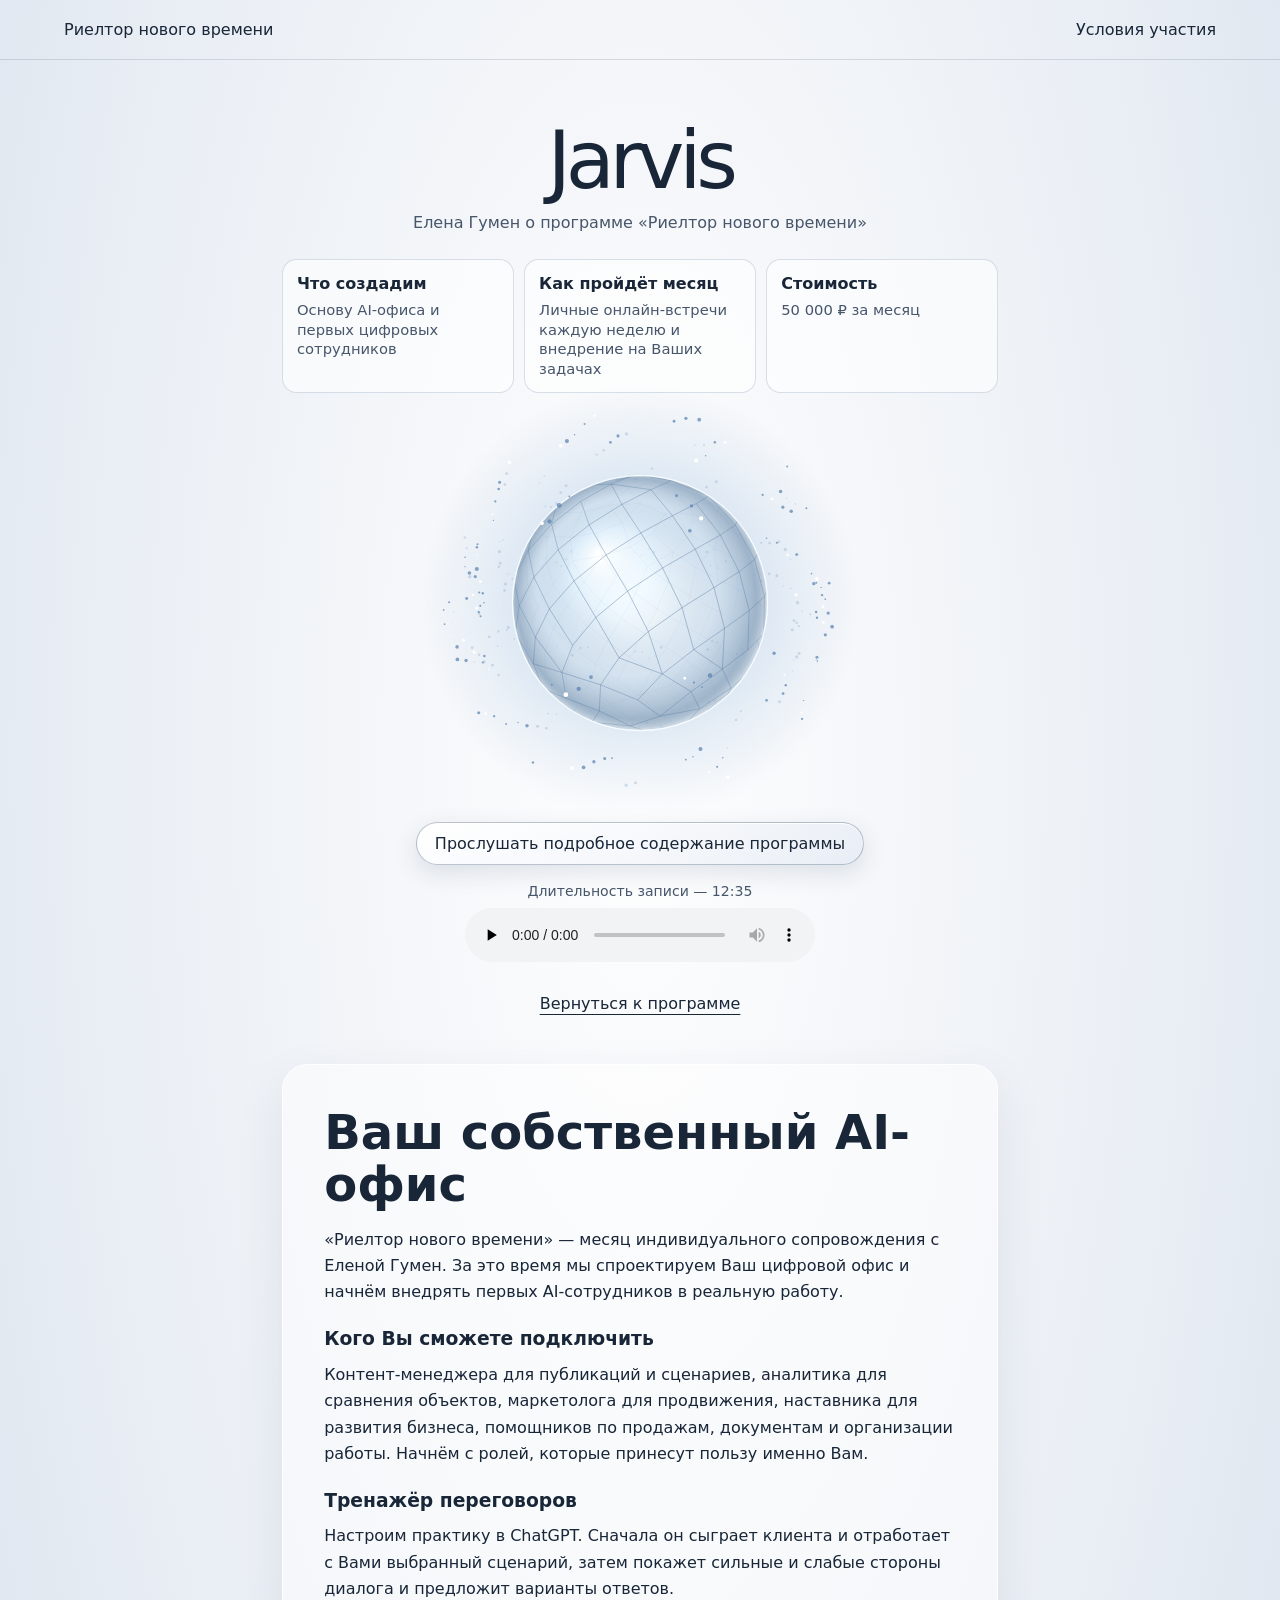
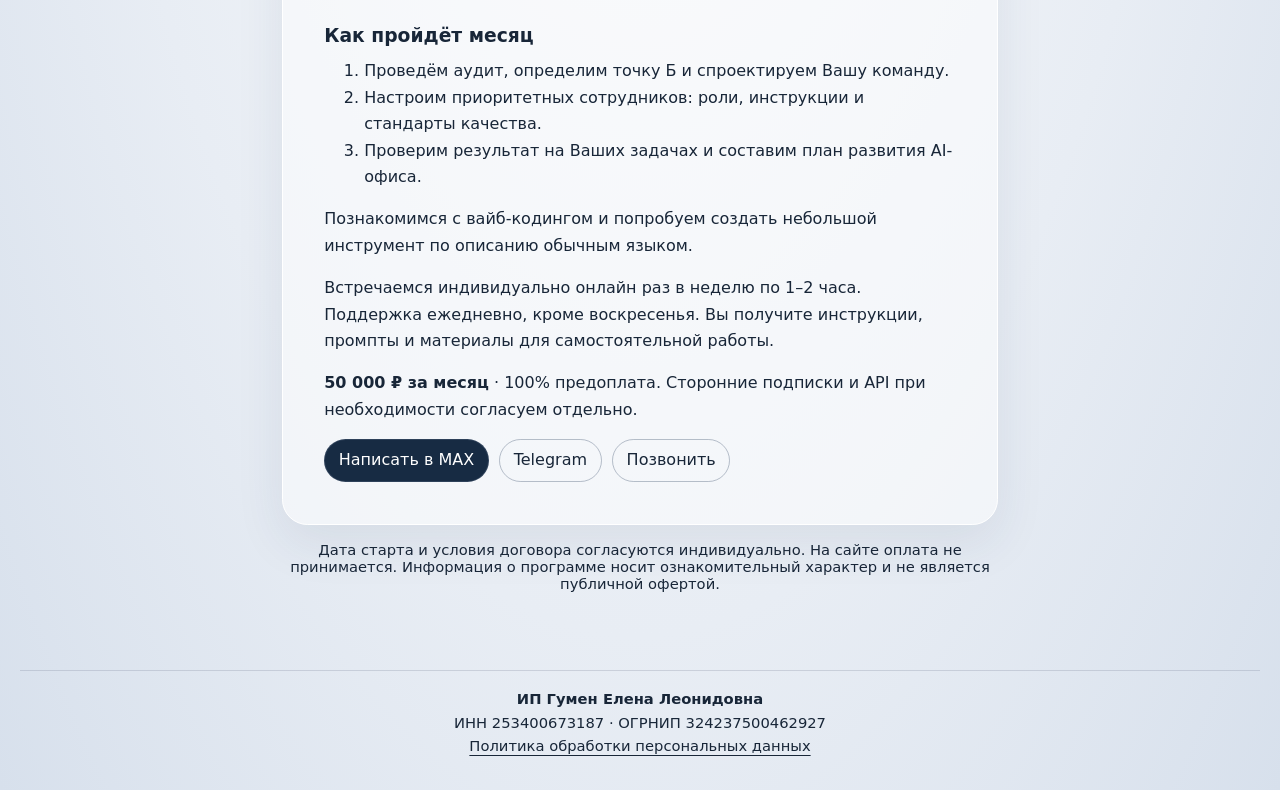
==== jarvis.html @ f42a48ae "Add files via upload" ====
<!doctype html>
<html lang="ru"><head><meta charset="utf-8"><meta name="viewport" content="width=device-width,initial-scale=1"><meta name="theme-color" content="#100d1b"><title>Jarvis — Риелтор нового времени</title><link rel="stylesheet" href="jarvis.css"><script defer src="jarvis.js"></script><script defer src="jarvis-core.js"></script></head>
<body><header><a href="./">Риелтор нового времени</a><a href="./#formats">Условия участия</a></header>
<main>
  <h1>Jarvis</h1>
  <p class="subtitle">Елена Гумен о программе «Риелтор нового времени»</p>
  <dl class="program-brief" aria-label="Программа кратко">
    <div><dt>Что создадим</dt><dd>Основу AI-офиса и первых цифровых сотрудников</dd></div>
    <div><dt>Как пройдёт месяц</dt><dd>Личные онлайн-встречи каждую неделю и внедрение на Ваших задачах</dd></div>
    <div><dt>Стоимость</dt><dd>50 000 ₽ за месяц</dd></div>
  </dl>
  <div class="core-stage" aria-hidden="true"><canvas id="core"></canvas></div>
  <p id="status" role="status"></p>
  <button class="upload" id="listen" type="button" hidden>Прослушать подробное содержание программы</button>
  <p class="hint" id="audio-duration">Длительность записи — 12:35</p>
  <audio aria-describedby="audio-duration" id="voice" controls preload="none" src="jarvis-intro.m4a" aria-label="Прослушать подробное содержание программы"></audio>
  <a class="back" href="./#program">Вернуться к программе</a>
  <article class="program">
    <h2>Ваш собственный AI-офис</h2>
    <p>«Риелтор нового времени» — месяц индивидуального сопровождения с Еленой Гумен. За это время мы спроектируем Ваш цифровой офис и начнём внедрять первых AI-сотрудников в реальную работу.</p>
    <h3>Кого Вы сможете подключить</h3>
    <p>Контент-менеджера для публикаций и сценариев, аналитика для сравнения объектов, маркетолога для продвижения, наставника для развития бизнеса, помощников по продажам, документам и организации работы. Начнём с ролей, которые принесут пользу именно Вам.</p>
    <h3>Тренажёр переговоров</h3>
    <p>Настроим практику в ChatGPT. Сначала он сыграет клиента и отработает с Вами выбранный сценарий, затем покажет сильные и слабые стороны диалога и предложит варианты ответов.</p>
    <h3>Как пройдёт месяц</h3>
    <ol><li>Проведём аудит, определим точку Б и спроектируем Вашу команду.</li><li>Настроим приоритетных сотрудников: роли, инструкции и стандарты качества.</li><li>Проверим результат на Ваших задачах и составим план развития AI-офиса.</li></ol>
    <p>Познакомимся с вайб-кодингом и попробуем создать небольшой инструмент по описанию обычным языком.</p>
    <p>Встречаемся индивидуально онлайн раз в неделю по 1–2 часа. Поддержка ежедневно, кроме воскресенья. Вы получите инструкции, промпты и материалы для самостоятельной работы.</p>
    <p><strong>50 000 ₽ за месяц</strong> · 100% предоплата. Сторонние подписки и API при необходимости согласуем отдельно.</p>
    <div class="contact-links"><a href="https://max.ru/u/f9LHodD0cOIrdDq9lHuw89YvLucKKpRPgYVImkzUoALuNixoEcBbSnYnT1I">Написать в MAX</a><a href="https://t.me/Elena_Gumen">Telegram</a><a href="tel:+79089641945">Позвонить</a></div>
  </article>
<p style="margin-top:1rem;font-size:.92rem">Дата старта и условия договора согласуются индивидуально. На сайте оплата не принимается. Информация о программе носит ознакомительный характер и не является публичной офертой.</p></main><footer style="padding:0 1.25rem 2rem;text-align:center"><div style="max-width:90rem;margin:1rem auto 0;padding-top:1rem;border-top:1px solid #77819544;font-size:.92rem;line-height:1.6">
  <strong>ИП Гумен Елена Леонидовна</strong><br>
  ИНН 253400673187 · ОГРНИП 324237500462927<br>
  <a href="privacy.html" style="text-decoration:underline">Политика обработки персональных данных</a>
</div></footer></body></html>
---- jarvis.css ----
:root{color-scheme:dark;font-family:Inter,system-ui,sans-serif;color:#f5eefc;background:#110e1c;--voice:0}
*{box-sizing:border-box}[hidden]{display:none!important}
body{min-height:100svh;margin:0;background:radial-gradient(ellipse at 50% 52%,#241a39,#100d19 72%)}
header{display:flex;justify-content:space-between;gap:1rem;padding:1.25rem max(1.1rem,5vw);border-bottom:1px solid #ead1ff25}
a{color:inherit;text-underline-offset:.3em}header a{text-decoration:none}
main{text-align:center;max-width:47rem;margin:auto;padding:clamp(2rem,6vh,4rem) 1.1rem 3rem}
h1{font-size:clamp(2.6rem,7vw,5rem);font-weight:540;letter-spacing:-.066em;margin:0}
.subtitle,#status,.hint{color:#d5c9e4}.subtitle{margin:.4rem 0 1.65rem}
.orb{position:relative;width:clamp(174px,39vmin,340px);aspect-ratio:1;margin:0 auto 2rem;border-radius:50%;isolation:isolate;transform:scale(calc(1 + var(--voice)*.15));background:radial-gradient(circle at 31% 25%,#fbe8ff 0%,#bc8df8 9%,#6c46b0 33%,#23163f 60%,#563a7b 77%,#bd92d7 100%);box-shadow:inset 0 0 24px #eed5ffc4,0 0 calc(34px + var(--voice)*65px) #b983f79e;overflow:hidden}
.orb-light{position:absolute;inset:-35%;border-radius:50%;background:conic-gradient(from 17deg,transparent 15%,#e2bfff7a 35%,#6f5cf28c 48%,transparent 61%,#ffb98a87 78%,transparent 96%);mix-blend-mode:screen;filter:blur(14px);animation:rotate 13s linear infinite;opacity:calc(.6 + var(--voice)*.4)}
@keyframes rotate{to{transform:rotate(360deg)}}
audio{display:block;width:min(100%,350px);margin:.4rem auto 1rem}
.upload{display:inline-block;cursor:pointer;border-radius:100px;border:1px solid #d9c0fb76;padding:.7rem 1.1rem;background:linear-gradient(155deg,#e0c5ff25,#dcc5f207);box-shadow:inset 0 1px #fff9}
:focus-visible,main:has(input:focus-visible) .upload{outline:2px solid #ffd19f;outline-offset:4px}
.visually-hidden{position:absolute;width:1px;height:1px;clip-path:inset(50%);overflow:hidden}
.hint{font-size:.88rem}.back{display:inline-block;margin-top:1rem}
@media(prefers-reduced-motion:reduce){.orb-light{animation:none}.orb{transform:none}}
:root{color:#182638;background:#e9eff6;color-scheme:light}
body{background:radial-gradient(ellipse at 50% 32%,#fefefe,#e8edf4 64%,#d7e0ec)}
header{border-color:#23335126}
.subtitle,#status,.hint{color:#47566b}
.core-stage{width:min(100%,580px);height:clamp(260px,56vw,435px);margin:-1rem auto 0}
#core{display:block;width:100%;height:100%}
.upload{background:linear-gradient(155deg,#fff,#d3deed63);border-color:#52678362;box-shadow:inset 0 1px white,0 8px 24px #29456722}
:focus-visible,main:has(input:focus-visible) .upload{outline-color:#294567}
.program{margin-top:3.2rem;text-align:left;padding:clamp(1rem,5vw,2.6rem);border:1px solid #fff;border-radius:1.6rem;background:#ffffff80;box-shadow:0 18px 50px #263b5617;line-height:1.65}
.program h2{font-size:clamp(1.9rem,5vw,3rem);line-height:1.08;margin:0 0 1rem}
.program h3{margin-bottom:0}.program h3+p,.program h3+ol{margin-top:.4rem}
.contact-links{display:flex;flex-wrap:wrap;gap:.65rem}.contact-links a{padding:.45rem .85rem;border:1px solid #51637b65;border-radius:100px;text-decoration:none}.contact-links a:first-child{background:#172b43;color:white}

button.upload{font:inherit;color:inherit;margin-bottom:1rem}#status:empty{display:none}

.program-brief{display:grid;grid-template-columns:repeat(3,1fr);gap:.6rem;margin:1.2rem 0 .6rem;text-align:left}
.program-brief div{padding:.8rem .9rem;border:1px solid #6782a240;border-radius:.9rem;background:#ffffff94;line-height:1.35}
.program-brief dt{font-weight:700;margin-bottom:.35rem}
.program-brief dd{margin:0;color:#47566b;font-size:.92rem}
#audio-duration{margin:.15rem 0 .55rem}
@media(max-width:540px){.program-brief{grid-template-columns:1fr}.program-brief div{padding:.65rem .8rem}}
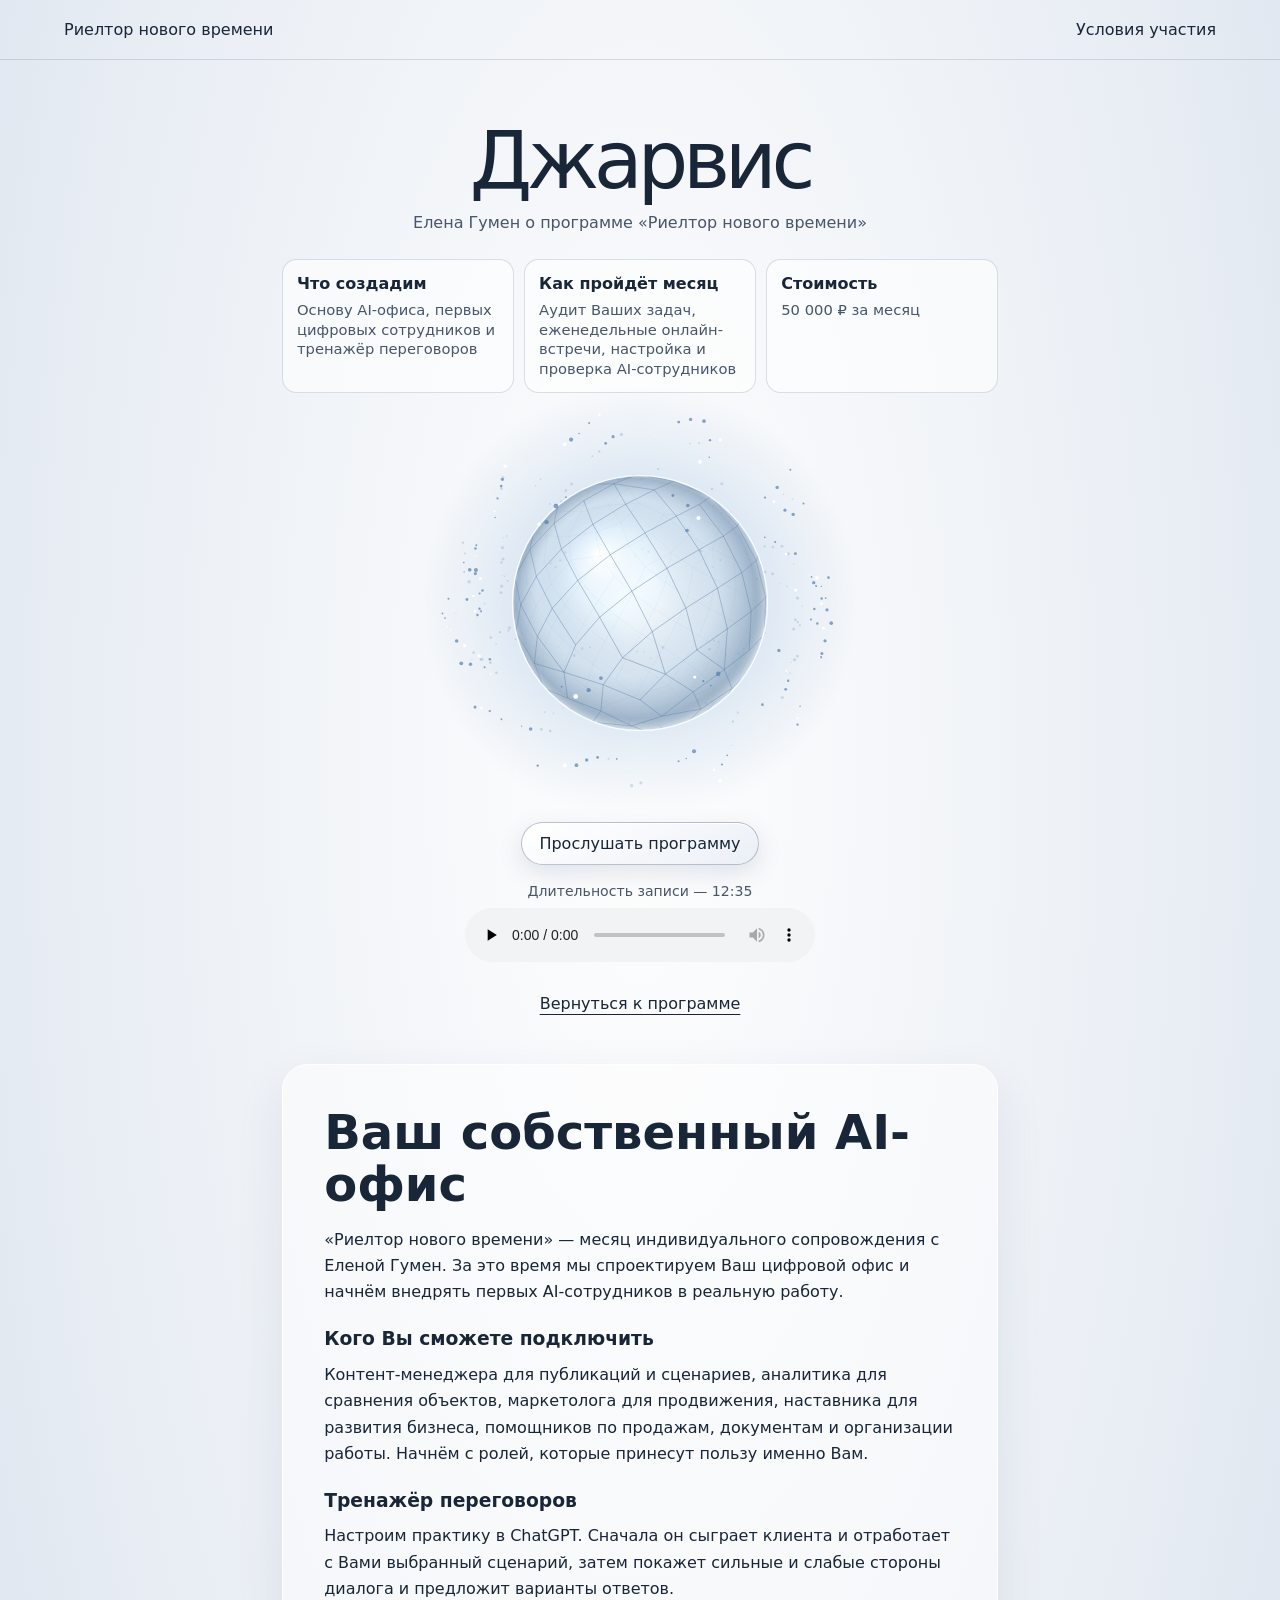
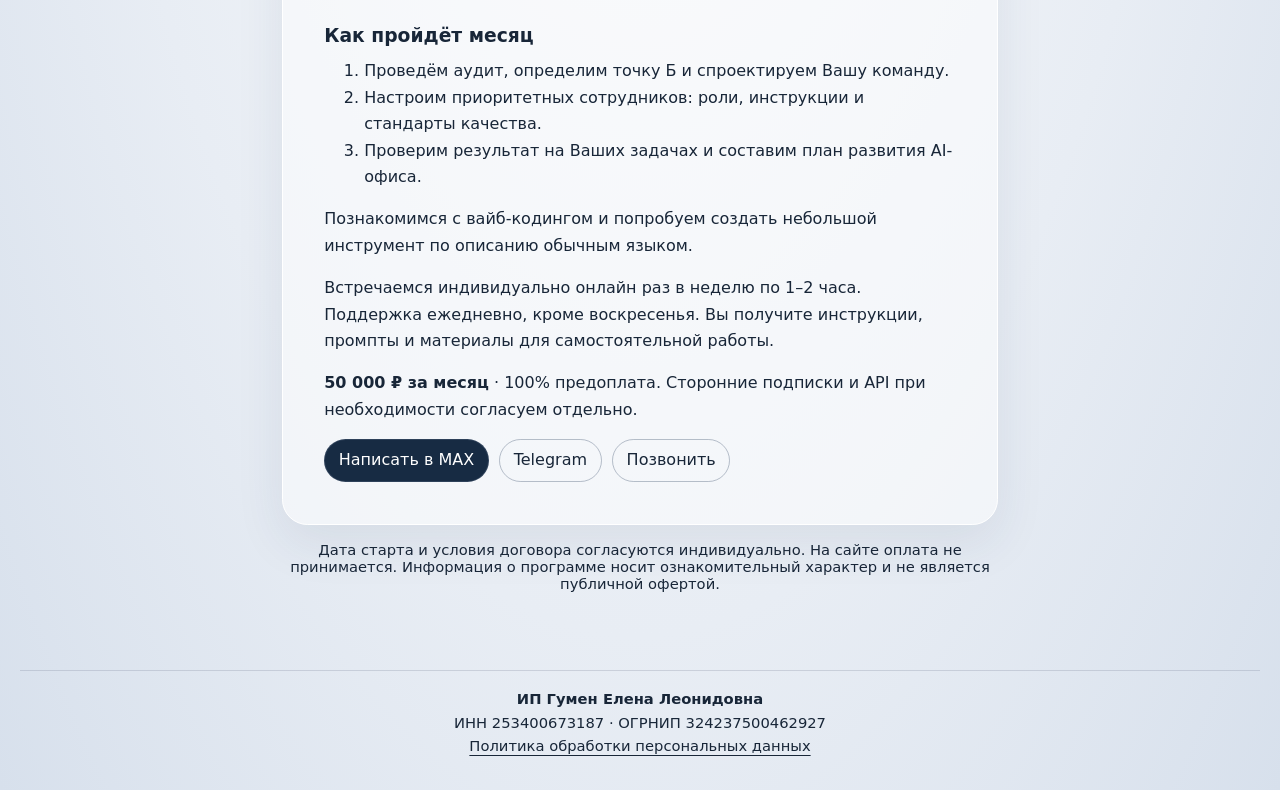
==== commit 03d96efc: "Add files via upload" ====
--- a/jarvis.html
+++ b/jarvis.html
@@ -2,18 +2,18 @@
 <html lang="ru"><head><meta charset="utf-8"><meta name="viewport" content="width=device-width,initial-scale=1"><meta name="theme-color" content="#100d1b"><title>Jarvis — Риелтор нового времени</title><link rel="stylesheet" href="jarvis.css"><script defer src="jarvis.js"></script><script defer src="jarvis-core.js"></script></head>
 <body><header><a href="./">Риелтор нового времени</a><a href="./#formats">Условия участия</a></header>
 <main>
-  <h1>Jarvis</h1>
+  <h1>Джарвис</h1>
   <p class="subtitle">Елена Гумен о программе «Риелтор нового времени»</p>
   <dl class="program-brief" aria-label="Программа кратко">
-    <div><dt>Что создадим</dt><dd>Основу AI-офиса и первых цифровых сотрудников</dd></div>
-    <div><dt>Как пройдёт месяц</dt><dd>Личные онлайн-встречи каждую неделю и внедрение на Ваших задачах</dd></div>
+    <div><dt>Что создадим</dt><dd>Основу AI-офиса, первых цифровых сотрудников и тренажёр переговоров</dd></div>
+    <div><dt>Как пройдёт месяц</dt><dd>Аудит Ваших задач, еженедельные онлайн-встречи, настройка и проверка AI-сотрудников</dd></div>
     <div><dt>Стоимость</dt><dd>50 000 ₽ за месяц</dd></div>
   </dl>
   <div class="core-stage" aria-hidden="true"><canvas id="core"></canvas></div>
   <p id="status" role="status"></p>
-  <button class="upload" id="listen" type="button" hidden>Прослушать подробное содержание программы</button>
+  <button class="upload" id="listen" type="button" hidden>Прослушать программу</button>
   <p class="hint" id="audio-duration">Длительность записи — 12:35</p>
-  <audio aria-describedby="audio-duration" id="voice" controls preload="none" src="jarvis-intro.m4a" aria-label="Прослушать подробное содержание программы"></audio>
+  <audio aria-describedby="audio-duration" id="voice" controls preload="none" src="jarvis-intro.m4a" aria-label="Прослушать программу"></audio>
   <a class="back" href="./#program">Вернуться к программе</a>
   <article class="program">
     <h2>Ваш собственный AI-офис</h2>
